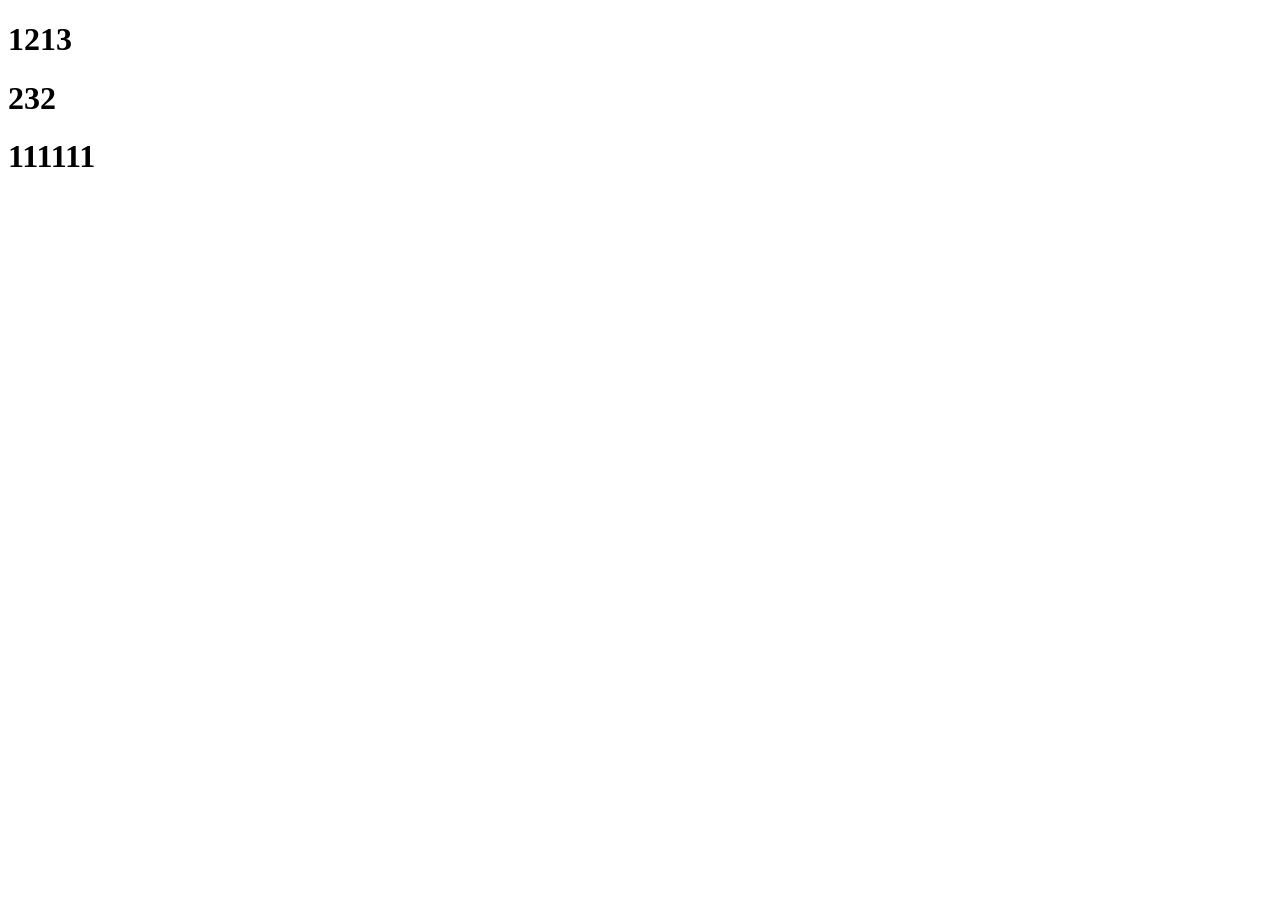
==== myapp/src/main/resources/templates/index.html @ 2e3e6c56 "Add files via upload" ====
<!doctype html>
<html lang="ru">
  <head>
    <meta charset="UTF-8" />
    <meta name="viewport" content="width=device-width, initial-scale=1.0" />
    <title>Заголовочек</title>
  </head>
  <body>
    <h1>1213</h1>
    <h1>232</h1>
    <h1>111111</h1>
  </body>
</html>
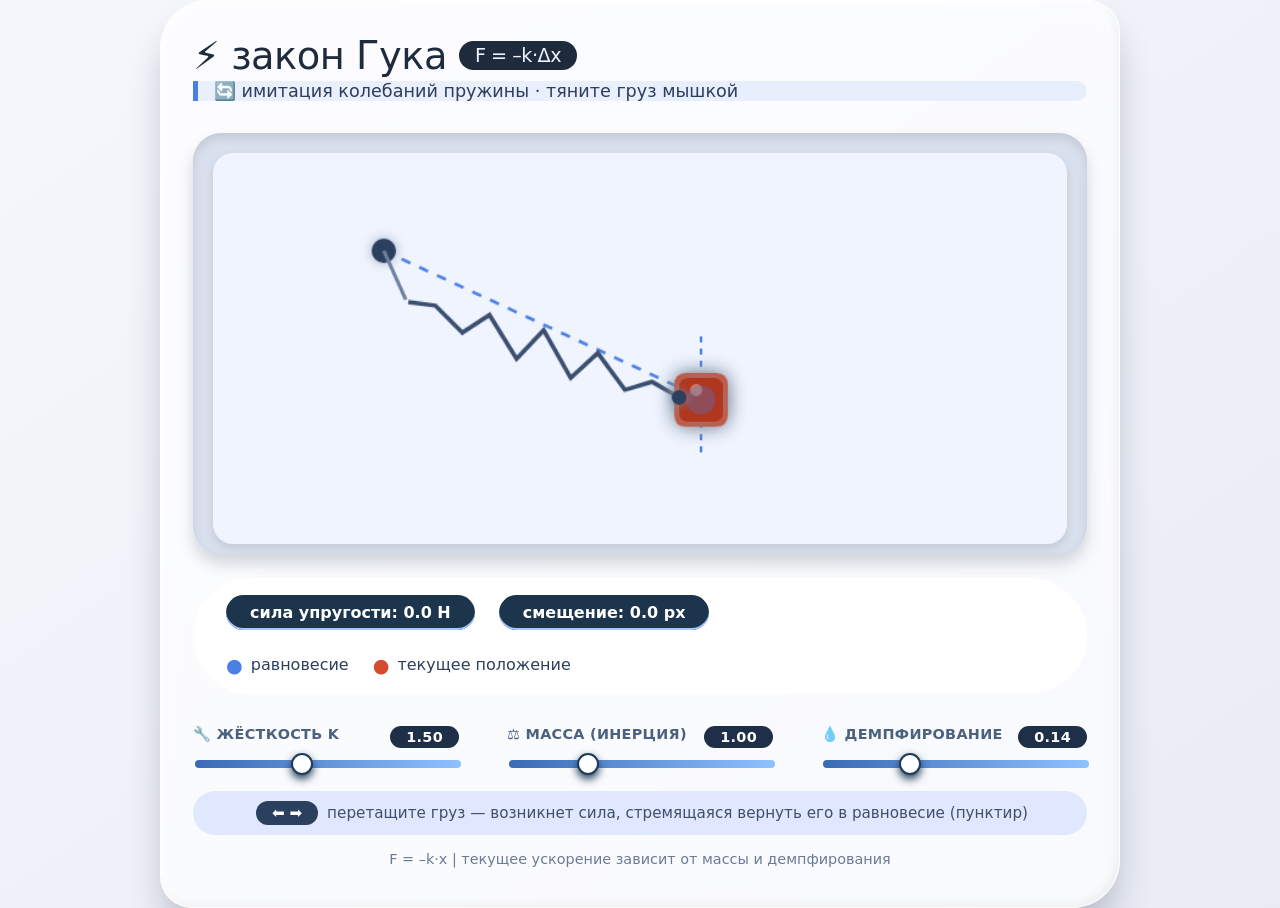
==== commit eb26cb7d: "Норм index.html, версия 1" ====
--- a/myapp/src/main/resources/templates/index.html
+++ b/myapp/src/main/resources/templates/index.html
@@ -3,11 +3,593 @@
   <head>
     <meta charset="UTF-8" />
     <meta name="viewport" content="width=device-width, initial-scale=1.0" />
-    <title>Заголовочек</title>
+    <title>Закон Гука: имитация пружины</title>
+    <style>
+      * {
+        box-sizing: border-box;
+        font-family: "Segoe UI", Roboto, system-ui, sans-serif;
+      }
+      body {
+        background: linear-gradient(145deg, #f5f7fc 0%, #e9ecf5 100%);
+        min-height: 100vh;
+        margin: 0;
+        display: flex;
+        align-items: center;
+        justify-content: center;
+      }
+      .card {
+        background: rgba(255, 255, 255, 0.7);
+        backdrop-filter: blur(8px);
+        border-radius: 3rem 2rem 3rem 2rem;
+        box-shadow:
+          0 25px 40px -10px rgba(10, 20, 50, 0.3),
+          inset 2px 2px 5px rgba(255, 255, 255, 0.8),
+          inset -3px -3px 8px rgba(0, 0, 0, 0.05);
+        padding: 2rem 2rem 2.5rem 2rem;
+        width: fit-content;
+        max-width: 960px;
+        border: 1px solid rgba(255, 255, 255, 0.6);
+      }
+      h1 {
+        font-weight: 500;
+        font-size: 2.4rem;
+        letter-spacing: -0.5px;
+        color: #1e2b3c;
+        margin: 0 0 0.2rem 0;
+        display: flex;
+        align-items: center;
+        gap: 12px;
+      }
+      h1 span {
+        background: #1e2b3c;
+        color: #eef3fc;
+        font-size: 1.2rem;
+        padding: 0.2rem 1rem;
+        border-radius: 40px;
+        font-weight: 400;
+      }
+      .sub {
+        color: #2c3e5c;
+        font-size: 1.1rem;
+        margin-bottom: 2rem;
+        border-left: 5px solid #4a80e5;
+        padding-left: 1rem;
+        background: rgba(74, 128, 229, 0.1);
+        border-radius: 0 20px 20px 0;
+      }
+      .canvas-wrapper {
+        background: #d9e0ed;
+        border-radius: 28px;
+        padding: 20px 20px 10px 20px;
+        box-shadow:
+          inset 0 5px 10px rgba(0, 0, 0, 0.1),
+          0 10px 15px rgba(52, 64, 84, 0.2);
+      }
+      canvas {
+        display: block;
+        width: 100%;
+        height: auto;
+        background: #f0f4fe;
+        border-radius: 20px;
+        box-shadow: 0 4px 8px rgba(0, 0, 0, 0.1);
+        cursor: grab;
+        touch-action: none; /* для удобства на мобильных */
+      }
+      canvas:active {
+        cursor: grabbing;
+      }
+      .control-panel {
+        margin-top: 2rem;
+        display: flex;
+        flex-wrap: wrap;
+        gap: 2rem 3rem;
+        align-items: flex-end;
+        justify-content: center;
+      }
+      .slider-group {
+        min-width: 200px;
+        flex: 1 1 200px;
+      }
+      .slider-group label {
+        display: flex;
+        justify-content: space-between;
+        font-weight: 600;
+        color: #1f3a5f;
+        letter-spacing: 0.3px;
+        margin-bottom: 5px;
+      }
+      .slider-group label span:first-child {
+        text-transform: uppercase;
+        font-size: 0.9rem;
+        opacity: 0.8;
+      }
+      .slider-group label span:last-child {
+        background: #1e2f47;
+        color: white;
+        padding: 0.2rem 1rem;
+        border-radius: 30px;
+        font-size: 0.9rem;
+      }
+      input[type="range"] {
+        width: 100%;
+        height: 8px;
+        background: linear-gradient(90deg, #3a6ab5, #8fc1ff);
+        border-radius: 10px;
+        -webkit-appearance: none;
+        appearance: none;
+      }
+      input[type="range"]::-webkit-slider-thumb {
+        -webkit-appearance: none;
+        width: 22px;
+        height: 22px;
+        background: white;
+        border-radius: 50%;
+        box-shadow: 0 4px 8px #1e3b5a;
+        border: 2px solid #1e3b5a;
+        cursor: pointer;
+        transition: 0.07s;
+      }
+      input[type="range"]::-webkit-slider-thumb:hover {
+        transform: scale(1.15);
+        background: #e9f0ff;
+      }
+      .info-bar {
+        display: flex;
+        flex-wrap: wrap;
+        gap: 1.5rem 3rem;
+        justify-content: space-between;
+        background: #ffffffc7;
+        padding: 1rem 2rem;
+        border-radius: 60px;
+        margin: 1.5rem 0 0.5rem 0;
+        backdrop-filter: blur(4px);
+        border: 1px solid white;
+        align-items: center;
+      }
+      .force-badge {
+        display: flex;
+        gap: 1.5rem;
+        font-weight: 600;
+      }
+      .force-badge div {
+        background: #1d344d;
+        color: white;
+        padding: 0.5rem 1.5rem;
+        border-radius: 40px;
+        box-shadow: inset 0 -2px 0 #a5c6ff;
+      }
+      .legend {
+        display: flex;
+        gap: 1.5rem;
+        color: #2c405c;
+      }
+      .legend span::before {
+        content: "●";
+        margin-right: 8px;
+        font-size: 1.2rem;
+        vertical-align: middle;
+        color: #4a80e5;
+      }
+      .legend span:last-child::before {
+        color: #d44c2f;
+      }
+      .hint {
+        text-align: center;
+        font-size: 0.95rem;
+        color: #3f4f6b;
+        background: #dfe8fe;
+        padding: 0.6rem 1.5rem;
+        border-radius: 50px;
+        margin-top: 1.2rem;
+      }
+      .hint i {
+        font-style: normal;
+        display: inline-block;
+        background: #2b3f5e;
+        color: white;
+        padding: 0.2rem 1rem;
+        border-radius: 30px;
+        margin: 0 4px;
+      }
+      footer {
+        margin-top: 1rem;
+        color: #6b7a95;
+        font-size: 0.9rem;
+        text-align: center;
+      }
+    </style>
   </head>
   <body>
-    <h1>1213</h1>
-    <h1>232</h1>
-    <h1>111111</h1>
+    <div class="card">
+      <h1>
+        ⚡ закон Гука
+        <span>F = –k·Δx</span>
+      </h1>
+      <div class="sub">🔄 имитация колебаний пружины · тяните груз мышкой</div>
+
+      <div class="canvas-wrapper">
+        <canvas id="springCanvas" width="700" height="320"></canvas>
+      </div>
+
+      <div class="info-bar">
+        <div class="force-badge">
+          <div id="forceDisplay">сила упругости: 0.0 Н</div>
+          <div id="displacementDisplay">смещение: 0.0 px</div>
+        </div>
+        <div class="legend">
+          <span>равновесие</span>
+          <span>текущее положение</span>
+        </div>
+      </div>
+
+      <div class="control-panel">
+        <div class="slider-group">
+          <label>
+            <span>🔧 жёсткость k</span>
+            <span id="kValue">1.50</span>
+          </label>
+          <input
+            type="range"
+            id="kSlider"
+            min="0.2"
+            max="3.5"
+            value="1.5"
+            step="0.01"
+          />
+        </div>
+        <div class="slider-group">
+          <label>
+            <span>⚖️ масса (инерция)</span>
+            <span id="massValue">1.0</span>
+          </label>
+          <input
+            type="range"
+            id="massSlider"
+            min="0.3"
+            max="2.8"
+            value="1.0"
+            step="0.05"
+          />
+        </div>
+        <div class="slider-group">
+          <label>
+            <span>💧 демпфирование</span>
+            <span id="dampValue">0.14</span>
+          </label>
+          <input
+            type="range"
+            id="dampSlider"
+            min="0.0"
+            max="0.45"
+            value="0.14"
+            step="0.01"
+          />
+        </div>
+      </div>
+
+      <div class="hint">
+        <i>⬅️ ➡️</i> перетащите груз — возникнет сила, стремящаяся вернуть его в
+        равновесие (пунктир)
+      </div>
+      <footer>
+        F = –k·x | текущее ускорение зависит от массы и демпфирования
+      </footer>
+    </div>
+
+    <script>
+      (function () {
+        const canvas = document.getElementById("springCanvas");
+        const ctx = canvas.getContext("2d");
+
+        // фиксированные точки пружины
+        const anchorX = 140; // точка подвеса (неподвижна)
+        const equilibriumX = 400; // положение равновесия груза (центр масс)
+        // ограничения движения груза
+        const minMassX = 240;
+        const maxMassX = 560;
+
+        // Начальное положение груза – точно в равновесии
+        let massX = equilibriumX;
+
+        // физические переменные для инерционной имитации
+        let velocity = 0; // скорость груза (пиксели/кадр)
+        // параметры (будут обновляться из слайдеров)
+        let stiffness = 1.5; // k
+        let mass = 1.0; // m (условная)
+        let damping = 0.14; // демпфирование
+
+        // флаг перетаскивания
+        let isDragging = false;
+
+        // ---- привязка слайдеров ----
+        const kSlider = document.getElementById("kSlider");
+        const kSpan = document.getElementById("kValue");
+        const massSlider = document.getElementById("massSlider");
+        const massSpan = document.getElementById("massValue");
+        const dampSlider = document.getElementById("dampSlider");
+        const dampSpan = document.getElementById("dampValue");
+
+        function updateSliders() {
+          stiffness = parseFloat(kSlider.value);
+          kSpan.textContent = stiffness.toFixed(2);
+
+          mass = parseFloat(massSlider.value);
+          massSpan.textContent = mass.toFixed(2);
+
+          damping = parseFloat(dampSlider.value);
+          dampSpan.textContent = damping.toFixed(2);
+        }
+
+        kSlider.addEventListener("input", updateSliders);
+        massSlider.addEventListener("input", updateSliders);
+        dampSlider.addEventListener("input", updateSliders);
+        updateSliders(); // инициализация
+
+        // ----- отображение силы и смещения -----
+        const forceDisplay = document.getElementById("forceDisplay");
+        const displacementDisplay = document.getElementById(
+          "displacementDisplay",
+        );
+
+        function updateForceLabel() {
+          const dx = massX - equilibriumX;
+          const force = (-stiffness * dx).toFixed(1);
+          forceDisplay.innerText = `сила упругости: ${force} Н`;
+          displacementDisplay.innerText = `смещение: ${dx.toFixed(1)} px`;
+        }
+
+        // ----- рисование -----
+        function drawSpring() {
+          ctx.clearRect(0, 0, canvas.width, canvas.height);
+
+          // ---- фоновая пунктирная линия равновесия ----
+          ctx.save();
+          ctx.strokeStyle = "#4a80e5";
+          ctx.lineWidth = 2.5;
+          ctx.setLineDash([8, 8]);
+          ctx.beginPath();
+          ctx.moveTo(anchorX, 80);
+          ctx.lineTo(equilibriumX, 200); // линия до равновесной позиции (просто визуальная)
+          ctx.stroke();
+
+          // вертикальная пунктирная метка равновесия
+          ctx.beginPath();
+          ctx.moveTo(equilibriumX, 150);
+          ctx.lineTo(equilibriumX, 250);
+          ctx.strokeStyle = "#4a80e5";
+          ctx.lineWidth = 2;
+          ctx.setLineDash([5, 5]);
+          ctx.stroke();
+
+          // опорная точка (потолок)
+          ctx.beginPath();
+          ctx.fillStyle = "#2b3f5e";
+          ctx.shadowColor = "#a0b0c8";
+          ctx.shadowBlur = 10;
+          ctx.arc(anchorX, 80, 10, 0, 2 * Math.PI);
+          ctx.fill();
+          ctx.shadowBlur = 0;
+          ctx.shadowColor = "transparent";
+
+          // короткая цепочка от потолка до начала пружины
+          ctx.beginPath();
+          ctx.strokeStyle = "#6b7f9f";
+          ctx.lineWidth = 3;
+          ctx.setLineDash([]);
+          ctx.moveTo(anchorX, 80);
+          ctx.lineTo(anchorX + 18, 120);
+          ctx.stroke();
+
+          // ---- пружина (ломаная линия) ----
+          const startX = anchorX + 20;
+          const startY = 122;
+          const endX = massX - 18; // соединяем с грузом
+          const endY = 200;
+
+          ctx.beginPath();
+          ctx.moveTo(startX, startY);
+
+          // амплитуда зигзага
+          const amp = 16;
+          const segments = 10;
+          const stepX = (endX - startX) / segments;
+          const stepY = (endY - startY) / segments;
+
+          for (let i = 1; i <= segments; i++) {
+            const t = i / segments;
+            const x = startX + stepX * i;
+            // зигзаг по y (прямоугольная псевдо-пружина)
+            const y =
+              startY +
+              stepY * i +
+              (i % 2 === 0 ? amp : -amp) * Math.sin(t * Math.PI);
+            ctx.lineTo(x, y);
+          }
+          ctx.lineTo(endX, endY);
+          ctx.strokeStyle = "#3a4f70";
+          ctx.lineWidth = 3.5;
+          ctx.stroke();
+
+          // ---- груз (прямоугольник) ----
+          ctx.shadowBlur = 16;
+          ctx.shadowColor = "#7f8fa0";
+          ctx.fillStyle = "#d44c2f";
+          ctx.beginPath();
+          ctx.roundRect(massX - 22, 180, 44, 44, 10);
+          ctx.fill();
+
+          // дополнительная накладка
+          ctx.fillStyle = "#b1361e";
+          ctx.beginPath();
+          ctx.roundRect(massX - 18, 184, 36, 36, 8);
+          ctx.fill();
+
+          // маленький блеск
+          ctx.shadowBlur = 0;
+          ctx.fillStyle = "#f9e0d0";
+          ctx.beginPath();
+          ctx.arc(massX - 4, 194, 5, 0, 2 * Math.PI);
+          ctx.globalAlpha = 0.4;
+          ctx.fill();
+          ctx.globalAlpha = 1.0;
+
+          // точка крепления пружины к грузу
+          ctx.fillStyle = "#2b3f5e";
+          ctx.shadowBlur = 8;
+          ctx.beginPath();
+          ctx.arc(massX - 18, 200, 6, 0, 2 * Math.PI);
+          ctx.fill();
+
+          // ---- метка равновесия (пунктир) уже есть, добавим полупрозрачный круг ----
+          ctx.shadowBlur = 0;
+          ctx.globalAlpha = 0.3;
+          ctx.fillStyle = "#4a80e5";
+          ctx.beginPath();
+          ctx.arc(equilibriumX, 202, 12, 0, 2 * Math.PI);
+          ctx.fill();
+          ctx.globalAlpha = 1.0;
+
+          // стрелочка силы (если не в равновесии и не перетаскиваем)
+          if (Math.abs(massX - equilibriumX) > 2 && !isDragging) {
+            ctx.beginPath();
+            const direction = Math.sign(equilibriumX - massX); // направление к равновесию
+            const arrowX = massX + direction * 35;
+            ctx.moveTo(massX - 8, 160);
+            ctx.lineTo(arrowX, 140);
+            ctx.strokeStyle = "#e05a3a";
+            ctx.lineWidth = 2;
+            ctx.setLineDash([4, 4]);
+            ctx.stroke();
+            // треугольник
+            ctx.fillStyle = "#e05a3a";
+            ctx.beginPath();
+            ctx.moveTo(arrowX, 140);
+            ctx.lineTo(arrowX - direction * 12, 134);
+            ctx.lineTo(arrowX - direction * 12, 146);
+            ctx.closePath();
+            ctx.fill();
+          }
+          ctx.setLineDash([]);
+          ctx.shadowBlur = 0;
+          ctx.restore();
+        }
+
+        // вспомогательный метод CanvasRenderingContext2D.roundRect
+        CanvasRenderingContext2D.prototype.roundRect = function (
+          x,
+          y,
+          w,
+          h,
+          r,
+        ) {
+          if (w < 2 * r) r = w / 2;
+          if (h < 2 * r) r = h / 2;
+          this.moveTo(x + r, y);
+          this.lineTo(x + w - r, y);
+          this.quadraticCurveTo(x + w, y, x + w, y + r);
+          this.lineTo(x + w, y + h - r);
+          this.quadraticCurveTo(x + w, y + h, x + w - r, y + h);
+          this.lineTo(x + r, y + h);
+          this.quadraticCurveTo(x, y + h, x, y + h - r);
+          this.lineTo(x, y + r);
+          this.quadraticCurveTo(x, y, x + r, y);
+          return this;
+        };
+
+        // ---- физическое обновление (когда не перетаскиваем) ----
+        function updatePhysics() {
+          if (isDragging) return; // при перетаскивании физика не меняет положение
+
+          const dx = massX - equilibriumX; // смещение от равновесия
+          const force = -stiffness * dx; // закон Гука
+          const acceleration = force / (mass * 30); // масса влияет (множитель для визуальной плавности)
+          velocity = velocity * (1 - damping * 0.1) + acceleration; // демпфирование
+          massX += velocity;
+
+          // мягкие границы (отбой)
+          if (massX < minMassX) {
+            massX = minMassX;
+            velocity = -velocity * 0.4;
+          } else if (massX > maxMassX) {
+            massX = maxMassX;
+            velocity = -velocity * 0.4;
+          }
+
+          // минимизация микродрейфа
+          if (Math.abs(velocity) < 0.02 && Math.abs(dx) < 0.5) {
+            massX = equilibriumX;
+            velocity = 0;
+          }
+        }
+
+        // ---- анимация ----
+        function animate() {
+          if (!isDragging) {
+            updatePhysics();
+            updateForceLabel();
+          }
+          drawSpring();
+          requestAnimationFrame(animate);
+        }
+        animate();
+
+        // ----- МЫШЬ: перетаскивание -----
+        function getMouseCoord(e) {
+          const rect = canvas.getBoundingClientRect();
+          const scaleX = canvas.width / rect.width; // соотношение логических пикселей canvas и CSS
+          let clientX;
+          if (e.touches) {
+            clientX = e.touches[0].clientX;
+            e.preventDefault();
+          } else {
+            clientX = e.clientX;
+          }
+          // вычисляем координату внутри canvas в пикселях canvas
+          let canvasX = (clientX - rect.left) * scaleX;
+          // ограничим диапазоном
+          canvasX = Math.min(maxMassX, Math.max(minMassX, canvasX));
+          return canvasX;
+        }
+
+        function startDrag(e) {
+          e.preventDefault();
+          const canvasX = getMouseCoord(e);
+          // проверяем попадание в область груза (упрощённо)
+          if (Math.abs(canvasX - massX) < 40) {
+            isDragging = true;
+            velocity = 0; // сбрасываем скорость
+          }
+        }
+
+        function onDrag(e) {
+          if (!isDragging) return;
+          e.preventDefault();
+          const canvasX = getMouseCoord(e);
+          massX = canvasX;
+          updateForceLabel();
+        }
+
+        function stopDrag(e) {
+          if (isDragging) {
+            isDragging = false;
+            // небольшой толчок можно добавить при отпускании, но оставим как есть — пусть скорость с нуля
+            velocity = 0; // можно убрать, чтобы была инерция, но аккуратнее: обнулим для предсказуемости
+          }
+        }
+
+        canvas.addEventListener("mousedown", startDrag);
+        window.addEventListener("mousemove", onDrag);
+        window.addEventListener("mouseup", stopDrag);
+
+        // тач-события (мобильные)
+        canvas.addEventListener("touchstart", startDrag, { passive: false });
+        window.addEventListener("touchmove", onDrag, { passive: false });
+        window.addEventListener("touchend", stopDrag);
+        window.addEventListener("touchcancel", stopDrag);
+
+        // предотвращаем выделение при двойном ходе
+        canvas.addEventListener("dragstart", (e) => e.preventDefault());
+      })();
+    </script>
   </body>
 </html>
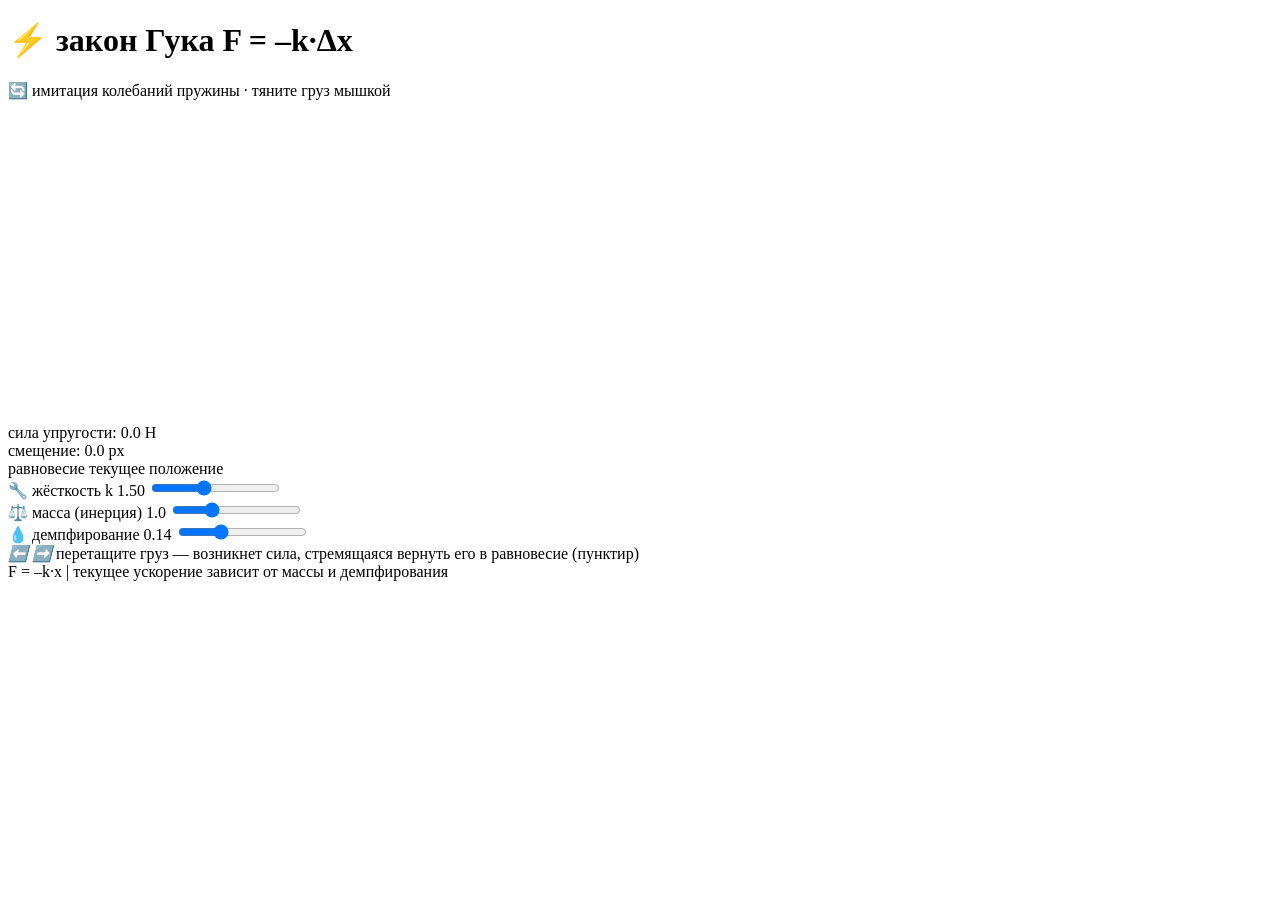
==== commit e47d14f7: "Добавлен thymeleaf, JS и CSS теперь находятся в папках в static" ====
--- a/myapp/src/main/resources/templates/index.html
+++ b/myapp/src/main/resources/templates/index.html
@@ -1,211 +1,20 @@
 <!doctype html>
-<html lang="ru">
+<html lang="ru" xmlns:th="http://www.thymeleaf.org">
   <head>
     <meta charset="UTF-8" />
     <meta name="viewport" content="width=device-width, initial-scale=1.0" />
-    <title>Закон Гука: имитация пружины</title>
-    <style>
-      * {
-        box-sizing: border-box;
-        font-family: "Segoe UI", Roboto, system-ui, sans-serif;
-      }
-      body {
-        background: linear-gradient(145deg, #f5f7fc 0%, #e9ecf5 100%);
-        min-height: 100vh;
-        margin: 0;
-        display: flex;
-        align-items: center;
-        justify-content: center;
-      }
-      .card {
-        background: rgba(255, 255, 255, 0.7);
-        backdrop-filter: blur(8px);
-        border-radius: 3rem 2rem 3rem 2rem;
-        box-shadow:
-          0 25px 40px -10px rgba(10, 20, 50, 0.3),
-          inset 2px 2px 5px rgba(255, 255, 255, 0.8),
-          inset -3px -3px 8px rgba(0, 0, 0, 0.05);
-        padding: 2rem 2rem 2.5rem 2rem;
-        width: fit-content;
-        max-width: 960px;
-        border: 1px solid rgba(255, 255, 255, 0.6);
-      }
-      h1 {
-        font-weight: 500;
-        font-size: 2.4rem;
-        letter-spacing: -0.5px;
-        color: #1e2b3c;
-        margin: 0 0 0.2rem 0;
-        display: flex;
-        align-items: center;
-        gap: 12px;
-      }
-      h1 span {
-        background: #1e2b3c;
-        color: #eef3fc;
-        font-size: 1.2rem;
-        padding: 0.2rem 1rem;
-        border-radius: 40px;
-        font-weight: 400;
-      }
-      .sub {
-        color: #2c3e5c;
-        font-size: 1.1rem;
-        margin-bottom: 2rem;
-        border-left: 5px solid #4a80e5;
-        padding-left: 1rem;
-        background: rgba(74, 128, 229, 0.1);
-        border-radius: 0 20px 20px 0;
-      }
-      .canvas-wrapper {
-        background: #d9e0ed;
-        border-radius: 28px;
-        padding: 20px 20px 10px 20px;
-        box-shadow:
-          inset 0 5px 10px rgba(0, 0, 0, 0.1),
-          0 10px 15px rgba(52, 64, 84, 0.2);
-      }
-      canvas {
-        display: block;
-        width: 100%;
-        height: auto;
-        background: #f0f4fe;
-        border-radius: 20px;
-        box-shadow: 0 4px 8px rgba(0, 0, 0, 0.1);
-        cursor: grab;
-        touch-action: none; /* для удобства на мобильных */
-      }
-      canvas:active {
-        cursor: grabbing;
-      }
-      .control-panel {
-        margin-top: 2rem;
-        display: flex;
-        flex-wrap: wrap;
-        gap: 2rem 3rem;
-        align-items: flex-end;
-        justify-content: center;
-      }
-      .slider-group {
-        min-width: 200px;
-        flex: 1 1 200px;
-      }
-      .slider-group label {
-        display: flex;
-        justify-content: space-between;
-        font-weight: 600;
-        color: #1f3a5f;
-        letter-spacing: 0.3px;
-        margin-bottom: 5px;
-      }
-      .slider-group label span:first-child {
-        text-transform: uppercase;
-        font-size: 0.9rem;
-        opacity: 0.8;
-      }
-      .slider-group label span:last-child {
-        background: #1e2f47;
-        color: white;
-        padding: 0.2rem 1rem;
-        border-radius: 30px;
-        font-size: 0.9rem;
-      }
-      input[type="range"] {
-        width: 100%;
-        height: 8px;
-        background: linear-gradient(90deg, #3a6ab5, #8fc1ff);
-        border-radius: 10px;
-        -webkit-appearance: none;
-        appearance: none;
-      }
-      input[type="range"]::-webkit-slider-thumb {
-        -webkit-appearance: none;
-        width: 22px;
-        height: 22px;
-        background: white;
-        border-radius: 50%;
-        box-shadow: 0 4px 8px #1e3b5a;
-        border: 2px solid #1e3b5a;
-        cursor: pointer;
-        transition: 0.07s;
-      }
-      input[type="range"]::-webkit-slider-thumb:hover {
-        transform: scale(1.15);
-        background: #e9f0ff;
-      }
-      .info-bar {
-        display: flex;
-        flex-wrap: wrap;
-        gap: 1.5rem 3rem;
-        justify-content: space-between;
-        background: #ffffffc7;
-        padding: 1rem 2rem;
-        border-radius: 60px;
-        margin: 1.5rem 0 0.5rem 0;
-        backdrop-filter: blur(4px);
-        border: 1px solid white;
-        align-items: center;
-      }
-      .force-badge {
-        display: flex;
-        gap: 1.5rem;
-        font-weight: 600;
-      }
-      .force-badge div {
-        background: #1d344d;
-        color: white;
-        padding: 0.5rem 1.5rem;
-        border-radius: 40px;
-        box-shadow: inset 0 -2px 0 #a5c6ff;
-      }
-      .legend {
-        display: flex;
-        gap: 1.5rem;
-        color: #2c405c;
-      }
-      .legend span::before {
-        content: "●";
-        margin-right: 8px;
-        font-size: 1.2rem;
-        vertical-align: middle;
-        color: #4a80e5;
-      }
-      .legend span:last-child::before {
-        color: #d44c2f;
-      }
-      .hint {
-        text-align: center;
-        font-size: 0.95rem;
-        color: #3f4f6b;
-        background: #dfe8fe;
-        padding: 0.6rem 1.5rem;
-        border-radius: 50px;
-        margin-top: 1.2rem;
-      }
-      .hint i {
-        font-style: normal;
-        display: inline-block;
-        background: #2b3f5e;
-        color: white;
-        padding: 0.2rem 1rem;
-        border-radius: 30px;
-        margin: 0 4px;
-      }
-      footer {
-        margin-top: 1rem;
-        color: #6b7a95;
-        font-size: 0.9rem;
-        text-align: center;
-      }
-    </style>
+    <title th:text="${title}">Закон Гука: имитация пружины</title>
+    <link rel="stylesheet" href="css/style.css" />
   </head>
   <body>
     <div class="card">
       <h1>
-        ⚡ закон Гука
+        ⚡ <span th:text="${title}">закон Гука</span>
         <span>F = –k·Δx</span>
       </h1>
-      <div class="sub">🔄 имитация колебаний пружины · тяните груз мышкой</div>
+      <div class="sub" th:text="${description}">
+        🔄 имитация колебаний пружины · тяните груз мышкой
+      </div>
 
       <div class="canvas-wrapper">
         <canvas id="springCanvas" width="700" height="320"></canvas>
@@ -275,321 +84,6 @@
         F = –k·x | текущее ускорение зависит от массы и демпфирования
       </footer>
     </div>
-
-    <script>
-      (function () {
-        const canvas = document.getElementById("springCanvas");
-        const ctx = canvas.getContext("2d");
-
-        // фиксированные точки пружины
-        const anchorX = 140; // точка подвеса (неподвижна)
-        const equilibriumX = 400; // положение равновесия груза (центр масс)
-        // ограничения движения груза
-        const minMassX = 240;
-        const maxMassX = 560;
-
-        // Начальное положение груза – точно в равновесии
-        let massX = equilibriumX;
-
-        // физические переменные для инерционной имитации
-        let velocity = 0; // скорость груза (пиксели/кадр)
-        // параметры (будут обновляться из слайдеров)
-        let stiffness = 1.5; // k
-        let mass = 1.0; // m (условная)
-        let damping = 0.14; // демпфирование
-
-        // флаг перетаскивания
-        let isDragging = false;
-
-        // ---- привязка слайдеров ----
-        const kSlider = document.getElementById("kSlider");
-        const kSpan = document.getElementById("kValue");
-        const massSlider = document.getElementById("massSlider");
-        const massSpan = document.getElementById("massValue");
-        const dampSlider = document.getElementById("dampSlider");
-        const dampSpan = document.getElementById("dampValue");
-
-        function updateSliders() {
-          stiffness = parseFloat(kSlider.value);
-          kSpan.textContent = stiffness.toFixed(2);
-
-          mass = parseFloat(massSlider.value);
-          massSpan.textContent = mass.toFixed(2);
-
-          damping = parseFloat(dampSlider.value);
-          dampSpan.textContent = damping.toFixed(2);
-        }
-
-        kSlider.addEventListener("input", updateSliders);
-        massSlider.addEventListener("input", updateSliders);
-        dampSlider.addEventListener("input", updateSliders);
-        updateSliders(); // инициализация
-
-        // ----- отображение силы и смещения -----
-        const forceDisplay = document.getElementById("forceDisplay");
-        const displacementDisplay = document.getElementById(
-          "displacementDisplay",
-        );
-
-        function updateForceLabel() {
-          const dx = massX - equilibriumX;
-          const force = (-stiffness * dx).toFixed(1);
-          forceDisplay.innerText = `сила упругости: ${force} Н`;
-          displacementDisplay.innerText = `смещение: ${dx.toFixed(1)} px`;
-        }
-
-        // ----- рисование -----
-        function drawSpring() {
-          ctx.clearRect(0, 0, canvas.width, canvas.height);
-
-          // ---- фоновая пунктирная линия равновесия ----
-          ctx.save();
-          ctx.strokeStyle = "#4a80e5";
-          ctx.lineWidth = 2.5;
-          ctx.setLineDash([8, 8]);
-          ctx.beginPath();
-          ctx.moveTo(anchorX, 80);
-          ctx.lineTo(equilibriumX, 200); // линия до равновесной позиции (просто визуальная)
-          ctx.stroke();
-
-          // вертикальная пунктирная метка равновесия
-          ctx.beginPath();
-          ctx.moveTo(equilibriumX, 150);
-          ctx.lineTo(equilibriumX, 250);
-          ctx.strokeStyle = "#4a80e5";
-          ctx.lineWidth = 2;
-          ctx.setLineDash([5, 5]);
-          ctx.stroke();
-
-          // опорная точка (потолок)
-          ctx.beginPath();
-          ctx.fillStyle = "#2b3f5e";
-          ctx.shadowColor = "#a0b0c8";
-          ctx.shadowBlur = 10;
-          ctx.arc(anchorX, 80, 10, 0, 2 * Math.PI);
-          ctx.fill();
-          ctx.shadowBlur = 0;
-          ctx.shadowColor = "transparent";
-
-          // короткая цепочка от потолка до начала пружины
-          ctx.beginPath();
-          ctx.strokeStyle = "#6b7f9f";
-          ctx.lineWidth = 3;
-          ctx.setLineDash([]);
-          ctx.moveTo(anchorX, 80);
-          ctx.lineTo(anchorX + 18, 120);
-          ctx.stroke();
-
-          // ---- пружина (ломаная линия) ----
-          const startX = anchorX + 20;
-          const startY = 122;
-          const endX = massX - 18; // соединяем с грузом
-          const endY = 200;
-
-          ctx.beginPath();
-          ctx.moveTo(startX, startY);
-
-          // амплитуда зигзага
-          const amp = 16;
-          const segments = 10;
-          const stepX = (endX - startX) / segments;
-          const stepY = (endY - startY) / segments;
-
-          for (let i = 1; i <= segments; i++) {
-            const t = i / segments;
-            const x = startX + stepX * i;
-            // зигзаг по y (прямоугольная псевдо-пружина)
-            const y =
-              startY +
-              stepY * i +
-              (i % 2 === 0 ? amp : -amp) * Math.sin(t * Math.PI);
-            ctx.lineTo(x, y);
-          }
-          ctx.lineTo(endX, endY);
-          ctx.strokeStyle = "#3a4f70";
-          ctx.lineWidth = 3.5;
-          ctx.stroke();
-
-          // ---- груз (прямоугольник) ----
-          ctx.shadowBlur = 16;
-          ctx.shadowColor = "#7f8fa0";
-          ctx.fillStyle = "#d44c2f";
-          ctx.beginPath();
-          ctx.roundRect(massX - 22, 180, 44, 44, 10);
-          ctx.fill();
-
-          // дополнительная накладка
-          ctx.fillStyle = "#b1361e";
-          ctx.beginPath();
-          ctx.roundRect(massX - 18, 184, 36, 36, 8);
-          ctx.fill();
-
-          // маленький блеск
-          ctx.shadowBlur = 0;
-          ctx.fillStyle = "#f9e0d0";
-          ctx.beginPath();
-          ctx.arc(massX - 4, 194, 5, 0, 2 * Math.PI);
-          ctx.globalAlpha = 0.4;
-          ctx.fill();
-          ctx.globalAlpha = 1.0;
-
-          // точка крепления пружины к грузу
-          ctx.fillStyle = "#2b3f5e";
-          ctx.shadowBlur = 8;
-          ctx.beginPath();
-          ctx.arc(massX - 18, 200, 6, 0, 2 * Math.PI);
-          ctx.fill();
-
-          // ---- метка равновесия (пунктир) уже есть, добавим полупрозрачный круг ----
-          ctx.shadowBlur = 0;
-          ctx.globalAlpha = 0.3;
-          ctx.fillStyle = "#4a80e5";
-          ctx.beginPath();
-          ctx.arc(equilibriumX, 202, 12, 0, 2 * Math.PI);
-          ctx.fill();
-          ctx.globalAlpha = 1.0;
-
-          // стрелочка силы (если не в равновесии и не перетаскиваем)
-          if (Math.abs(massX - equilibriumX) > 2 && !isDragging) {
-            ctx.beginPath();
-            const direction = Math.sign(equilibriumX - massX); // направление к равновесию
-            const arrowX = massX + direction * 35;
-            ctx.moveTo(massX - 8, 160);
-            ctx.lineTo(arrowX, 140);
-            ctx.strokeStyle = "#e05a3a";
-            ctx.lineWidth = 2;
-            ctx.setLineDash([4, 4]);
-            ctx.stroke();
-            // треугольник
-            ctx.fillStyle = "#e05a3a";
-            ctx.beginPath();
-            ctx.moveTo(arrowX, 140);
-            ctx.lineTo(arrowX - direction * 12, 134);
-            ctx.lineTo(arrowX - direction * 12, 146);
-            ctx.closePath();
-            ctx.fill();
-          }
-          ctx.setLineDash([]);
-          ctx.shadowBlur = 0;
-          ctx.restore();
-        }
-
-        // вспомогательный метод CanvasRenderingContext2D.roundRect
-        CanvasRenderingContext2D.prototype.roundRect = function (
-          x,
-          y,
-          w,
-          h,
-          r,
-        ) {
-          if (w < 2 * r) r = w / 2;
-          if (h < 2 * r) r = h / 2;
-          this.moveTo(x + r, y);
-          this.lineTo(x + w - r, y);
-          this.quadraticCurveTo(x + w, y, x + w, y + r);
-          this.lineTo(x + w, y + h - r);
-          this.quadraticCurveTo(x + w, y + h, x + w - r, y + h);
-          this.lineTo(x + r, y + h);
-          this.quadraticCurveTo(x, y + h, x, y + h - r);
-          this.lineTo(x, y + r);
-          this.quadraticCurveTo(x, y, x + r, y);
-          return this;
-        };
-
-        // ---- физическое обновление (когда не перетаскиваем) ----
-        function updatePhysics() {
-          if (isDragging) return; // при перетаскивании физика не меняет положение
-
-          const dx = massX - equilibriumX; // смещение от равновесия
-          const force = -stiffness * dx; // закон Гука
-          const acceleration = force / (mass * 30); // масса влияет (множитель для визуальной плавности)
-          velocity = velocity * (1 - damping * 0.1) + acceleration; // демпфирование
-          massX += velocity;
-
-          // мягкие границы (отбой)
-          if (massX < minMassX) {
-            massX = minMassX;
-            velocity = -velocity * 0.4;
-          } else if (massX > maxMassX) {
-            massX = maxMassX;
-            velocity = -velocity * 0.4;
-          }
-
-          // минимизация микродрейфа
-          if (Math.abs(velocity) < 0.02 && Math.abs(dx) < 0.5) {
-            massX = equilibriumX;
-            velocity = 0;
-          }
-        }
-
-        // ---- анимация ----
-        function animate() {
-          if (!isDragging) {
-            updatePhysics();
-            updateForceLabel();
-          }
-          drawSpring();
-          requestAnimationFrame(animate);
-        }
-        animate();
-
-        // ----- МЫШЬ: перетаскивание -----
-        function getMouseCoord(e) {
-          const rect = canvas.getBoundingClientRect();
-          const scaleX = canvas.width / rect.width; // соотношение логических пикселей canvas и CSS
-          let clientX;
-          if (e.touches) {
-            clientX = e.touches[0].clientX;
-            e.preventDefault();
-          } else {
-            clientX = e.clientX;
-          }
-          // вычисляем координату внутри canvas в пикселях canvas
-          let canvasX = (clientX - rect.left) * scaleX;
-          // ограничим диапазоном
-          canvasX = Math.min(maxMassX, Math.max(minMassX, canvasX));
-          return canvasX;
-        }
-
-        function startDrag(e) {
-          e.preventDefault();
-          const canvasX = getMouseCoord(e);
-          // проверяем попадание в область груза (упрощённо)
-          if (Math.abs(canvasX - massX) < 40) {
-            isDragging = true;
-            velocity = 0; // сбрасываем скорость
-          }
-        }
-
-        function onDrag(e) {
-          if (!isDragging) return;
-          e.preventDefault();
-          const canvasX = getMouseCoord(e);
-          massX = canvasX;
-          updateForceLabel();
-        }
-
-        function stopDrag(e) {
-          if (isDragging) {
-            isDragging = false;
-            // небольшой толчок можно добавить при отпускании, но оставим как есть — пусть скорость с нуля
-            velocity = 0; // можно убрать, чтобы была инерция, но аккуратнее: обнулим для предсказуемости
-          }
-        }
-
-        canvas.addEventListener("mousedown", startDrag);
-        window.addEventListener("mousemove", onDrag);
-        window.addEventListener("mouseup", stopDrag);
-
-        // тач-события (мобильные)
-        canvas.addEventListener("touchstart", startDrag, { passive: false });
-        window.addEventListener("touchmove", onDrag, { passive: false });
-        window.addEventListener("touchend", stopDrag);
-        window.addEventListener("touchcancel", stopDrag);
-
-        // предотвращаем выделение при двойном ходе
-        canvas.addEventListener("dragstart", (e) => e.preventDefault());
-      })();
-    </script>
+    <script th:src="@{/js/script.js}"></script>
   </body>
 </html>
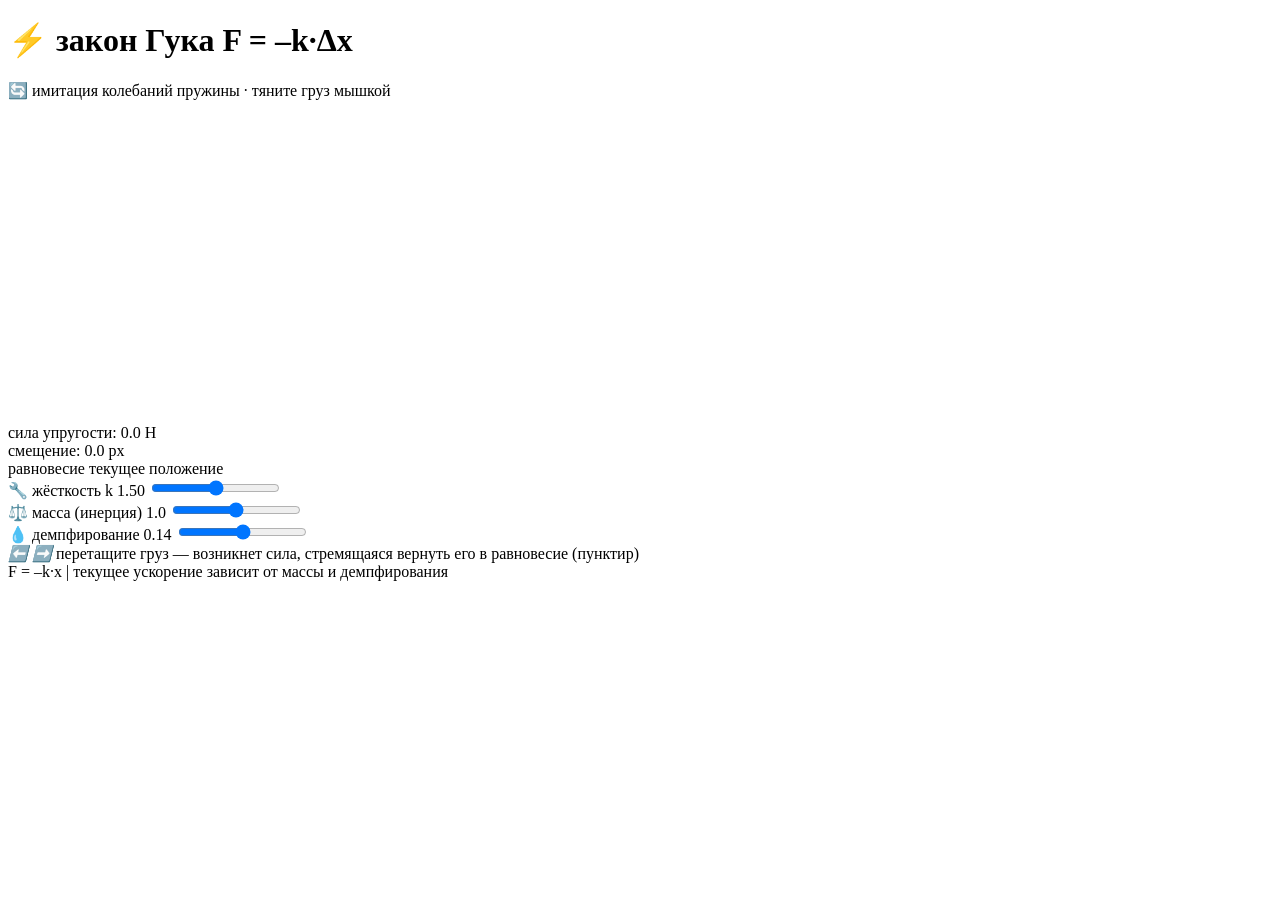
==== commit 020fe0bb: "Бэкенд связан с фронтендом по thymeleaf" ====
--- a/myapp/src/main/resources/templates/index.html
+++ b/myapp/src/main/resources/templates/index.html
@@ -4,13 +4,27 @@
     <meta charset="UTF-8" />
     <meta name="viewport" content="width=device-width, initial-scale=1.0" />
     <title th:text="${title}">Закон Гука: имитация пружины</title>
-    <link rel="stylesheet" href="css/style.css" />
+    <link rel="stylesheet" th:href="@{/css/style.css}" />
+
+    <!-- Метаданные для JavaScript -->
+    <script th:inline="javascript">
+      /*<![CDATA[*/
+      window.initialState = {
+          stiffness: [[${simulation.stiffness}]],
+          mass: [[${simulation.mass}]],
+          damping: [[${simulation.damping}]],
+          equilibriumX: [[${T(com.example.hookeslaw.model.SpringSimulation).getEquilibriumX()}]],
+          minX: [[${T(com.example.hookeslaw.model.SpringSimulation).getMinPosition()}]],
+          maxX: [[${T(com.example.hookeslaw.model.SpringSimulation).getMaxPosition()}]]
+      };
+      /*]]>*/
+    </script>
   </head>
   <body>
     <div class="card">
       <h1>
         ⚡ <span th:text="${title}">закон Гука</span>
-        <span>F = –k·Δx</span>
+        <span th:text="'F = –k·Δx'">F = –k·Δx</span>
       </h1>
       <div class="sub" th:text="${description}">
         🔄 имитация колебаний пружины · тяните груз мышкой
@@ -22,8 +36,18 @@
 
       <div class="info-bar">
         <div class="force-badge">
-          <div id="forceDisplay">сила упругости: 0.0 Н</div>
-          <div id="displacementDisplay">смещение: 0.0 px</div>
+          <div
+            id="forceDisplay"
+            th:text="'сила упругости: ' + ${simulation.force} + ' Н'"
+          >
+            сила упругости: 0.0 Н
+          </div>
+          <div
+            id="displacementDisplay"
+            th:text="'смещение: ' + ${simulation.displacement} + ' px'"
+          >
+            смещение: 0.0 px
+          </div>
         </div>
         <div class="legend">
           <span>равновесие</span>
@@ -35,55 +59,96 @@
         <div class="slider-group">
           <label>
             <span>🔧 жёсткость k</span>
-            <span id="kValue">1.50</span>
+            <span id="kValue" th:text="${simulation.stiffness}">1.50</span>
           </label>
           <input
             type="range"
             id="kSlider"
             min="0.2"
             max="3.5"
-            value="1.5"
+            th:value="${simulation.stiffness}"
             step="0.01"
           />
         </div>
         <div class="slider-group">
           <label>
             <span>⚖️ масса (инерция)</span>
-            <span id="massValue">1.0</span>
+            <span id="massValue" th:text="${simulation.mass}">1.0</span>
           </label>
           <input
             type="range"
             id="massSlider"
             min="0.3"
             max="2.8"
-            value="1.0"
+            th:value="${simulation.mass}"
             step="0.05"
           />
         </div>
         <div class="slider-group">
           <label>
             <span>💧 демпфирование</span>
-            <span id="dampValue">0.14</span>
+            <span id="dampValue" th:text="${simulation.damping}">0.14</span>
           </label>
           <input
             type="range"
             id="dampSlider"
             min="0.0"
             max="0.45"
-            value="0.14"
+            th:value="${simulation.damping}"
             step="0.01"
           />
         </div>
       </div>
+
+      <!-- Скрытая форма для отправки данных на сервер (если нужна) -->
+      <form
+        id="paramsForm"
+        th:action="@{/update}"
+        method="post"
+        style="display: none"
+      >
+        <input
+          type="hidden"
+          name="stiffness"
+          id="hiddenStiffness"
+          th:value="${simulation.stiffness}"
+        />
+        <input
+          type="hidden"
+          name="mass"
+          id="hiddenMass"
+          th:value="${simulation.mass}"
+        />
+        <input
+          type="hidden"
+          name="damping"
+          id="hiddenDamping"
+          th:value="${simulation.damping}"
+        />
+        <input
+          type="hidden"
+          name="displacement"
+          id="hiddenDisplacement"
+          th:value="${simulation.displacement}"
+        />
+      </form>
 
       <div class="hint">
         <i>⬅️ ➡️</i> перетащите груз — возникнет сила, стремящаяся вернуть его в
         равновесие (пунктир)
       </div>
       <footer>
-        F = –k·x | текущее ускорение зависит от массы и демпфирования
+        <span
+          th:text="'F = –k·x | текущее ускорение зависит от массы и демпфирования'"
+          >F = –k·x | текущее ускорение зависит от массы и демпфирования</span
+        >
+        <span
+          th:if="${simulation.acceleration != 0}"
+          th:text="' | a = ' + ${#numbers.formatDecimal(simulation.acceleration, 1, 2)}"
+        ></span>
       </footer>
     </div>
+
     <script th:src="@{/js/script.js}"></script>
   </body>
 </html>
